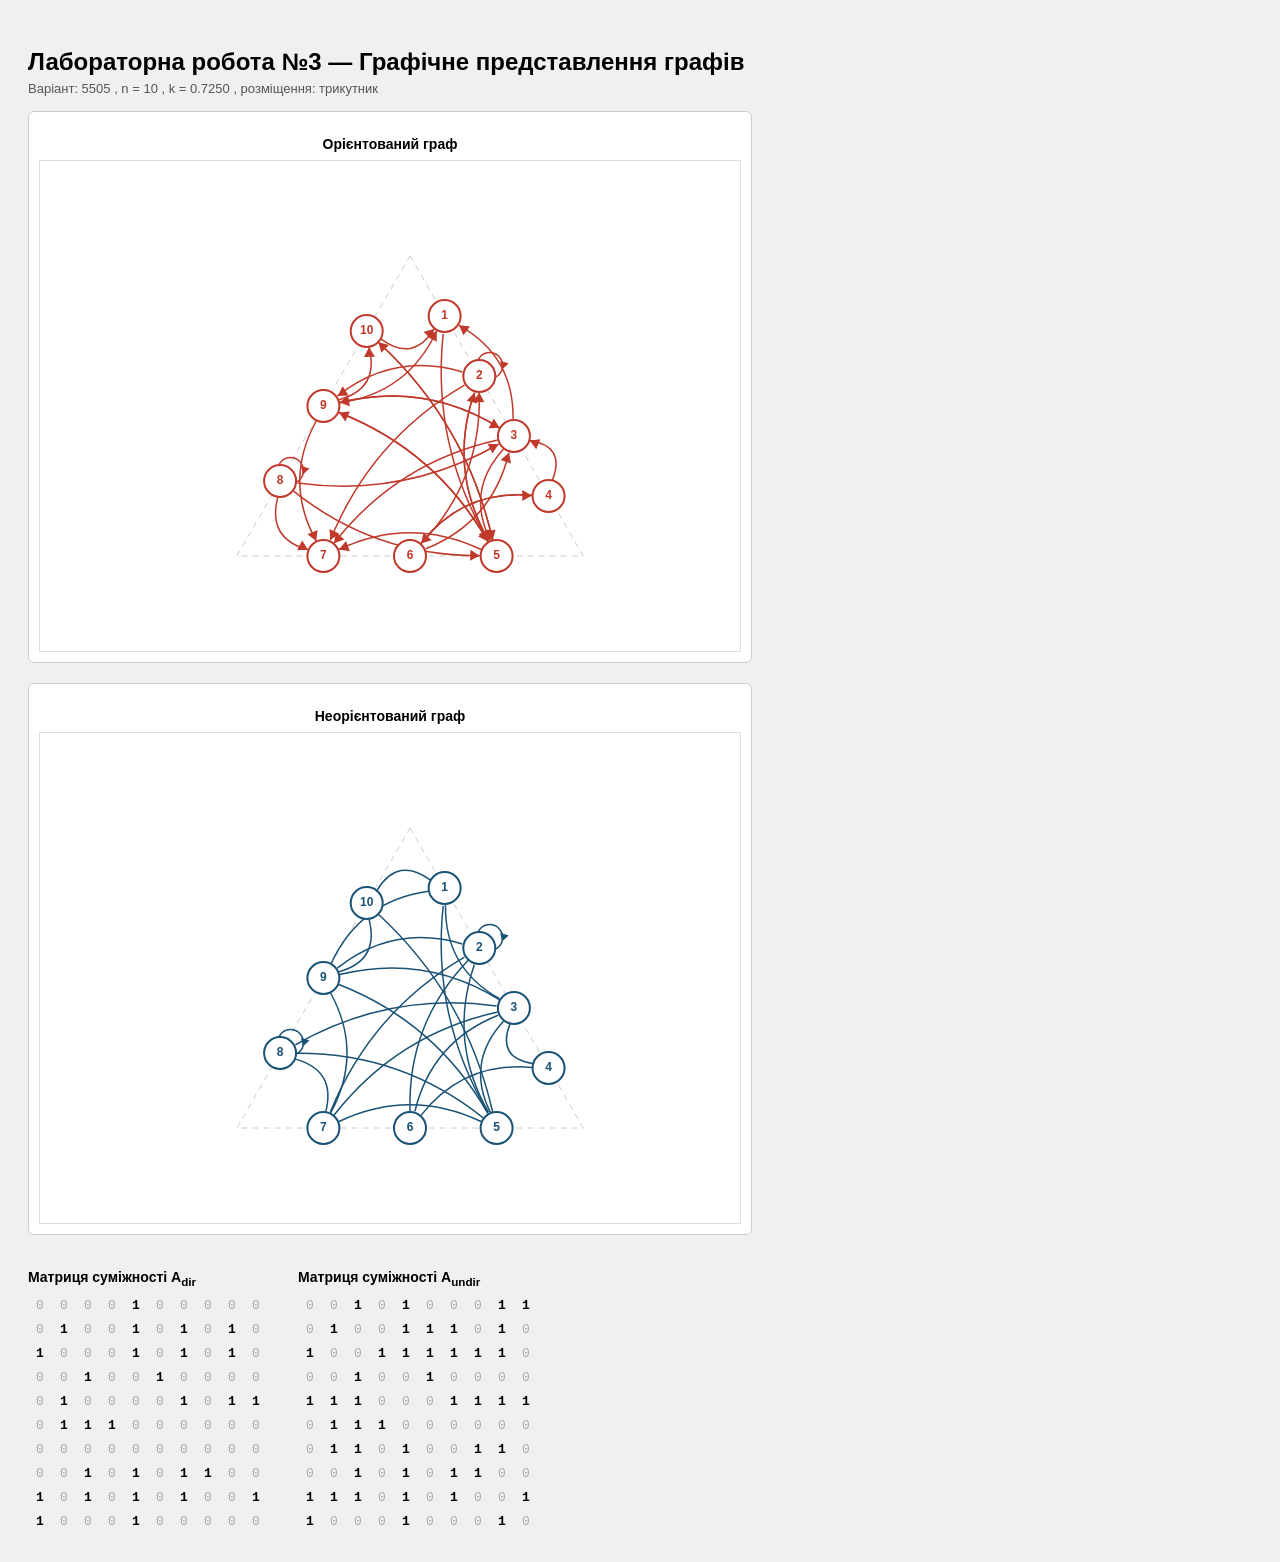
==== Lab3/index.html @ 118341d3 "Add files via upload" ====
<!doctype html>
<html lang="uk">
  <head>
    <meta charset="UTF-8" />
    <title>Лабораторна робота 3</title>
    <link rel="stylesheet" href="style.css" />
  </head>
  <body>
    <h2>Лабораторна робота №3 — Графічне представлення графів</h2>
    <div class="info" id="info"></div>

    <div class="graphs">
      <div class="graph-block">
        <h3>Орієнтований граф</h3>
        <canvas id="dirCanvas" width="700" height="490"></canvas>
      </div>
      <div class="graph-block">
        <h3>Неорієнтований граф</h3>
        <canvas id="undirCanvas" width="700" height="490"></canvas>
      </div>
    </div>

    <div class="matrices">
      <div class="mat-block">
        <h3>Матриця суміжності A<sub>dir</sub></h3>
        <table id="tDir"></table>
      </div>
      <div class="mat-block">
        <h3>Матриця суміжності A<sub>undir</sub></h3>
        <table id="tUndir"></table>
      </div>
    </div>

    <script src="graphs.js"></script>
  </body>
</html>
---- Lab3/style.css ----
body {
  font-family: Arial, sans-serif;
  background: #f0f0f0;
  padding: 20px;
}

h2 {
  margin-bottom: 5px;
}

.info {
  font-size: 13px;
  color: #555;
  margin-bottom: 15px;
}

.graphs {
  display: flex;
  gap: 20px;
  flex-wrap: wrap;
}

.graph-block {
  background: white;
  border: 1px solid #ccc;
  border-radius: 6px;
  padding: 10px;
}

.graph-block h3 {
  font-size: 14px;
  margin-bottom: 8px;
  text-align: center;
}

canvas {
  display: block;
  border: 1px solid #ddd;
}

.matrices {
  display: flex;
  gap: 30px;
  margin-top: 20px;
  flex-wrap: wrap;
}

.mat-block h3 {
  font-size: 14px;
  margin-bottom: 6px;
}

table {
  border-collapse: collapse;
  font-family: monospace;
  font-size: 13px;
}

td {
  width: 22px;
  height: 22px;
  text-align: center;
  color: #aaa;
}

td.one {
  color: #000;
  font-weight: bold;
}

td.hd {
  color: #bbb;
  font-size: 11px;
}
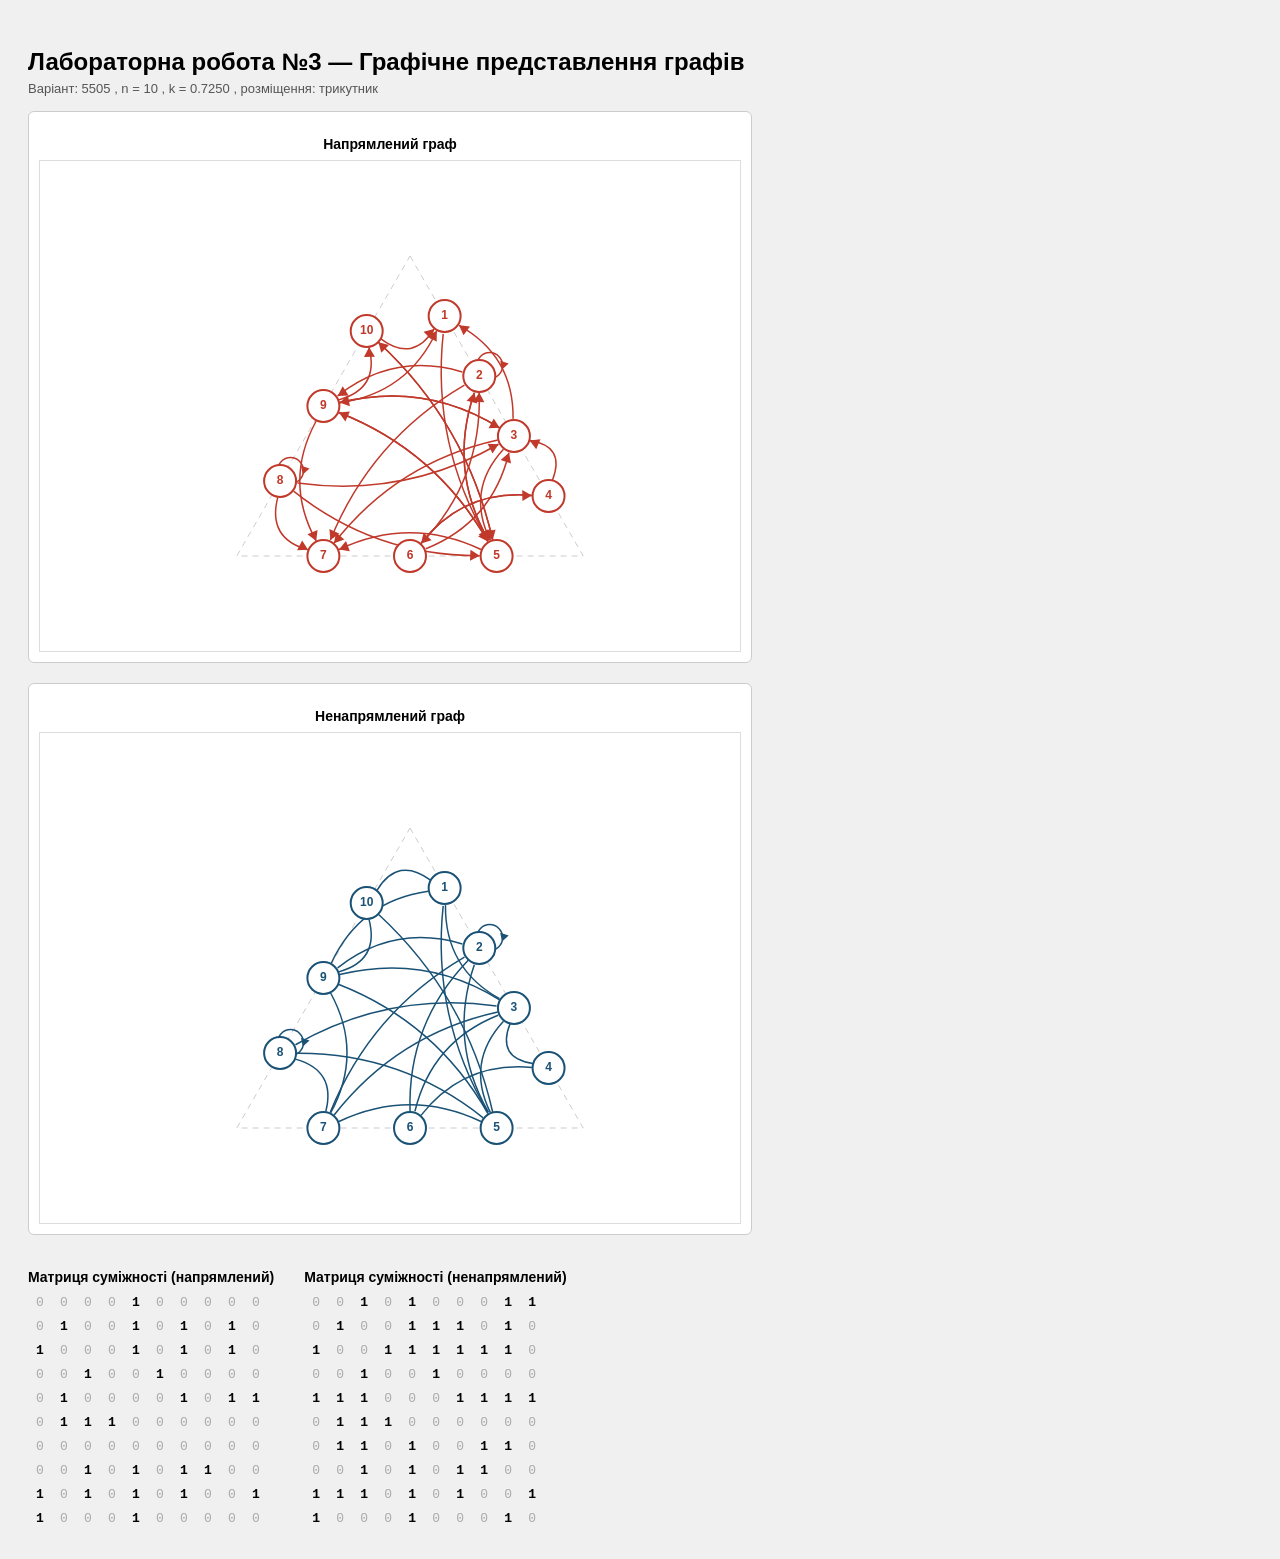
==== commit 04b50599: "Update graph labels in index.htmlГ" ====
--- a/Lab3/index.html
+++ b/Lab3/index.html
@@ -11,22 +11,22 @@
 
     <div class="graphs">
       <div class="graph-block">
-        <h3>Орієнтований граф</h3>
+        <h3>Напрямлений граф</h3>
         <canvas id="dirCanvas" width="700" height="490"></canvas>
       </div>
       <div class="graph-block">
-        <h3>Неорієнтований граф</h3>
+        <h3>Ненапрямлений граф</h3>
         <canvas id="undirCanvas" width="700" height="490"></canvas>
       </div>
     </div>
 
     <div class="matrices">
       <div class="mat-block">
-        <h3>Матриця суміжності A<sub>dir</sub></h3>
+        <h3>Матриця суміжності (напрямлений)</h3>
         <table id="tDir"></table>
       </div>
       <div class="mat-block">
-        <h3>Матриця суміжності A<sub>undir</sub></h3>
+        <h3>Матриця суміжності (ненапрямлений)</h3>
         <table id="tUndir"></table>
       </div>
     </div>
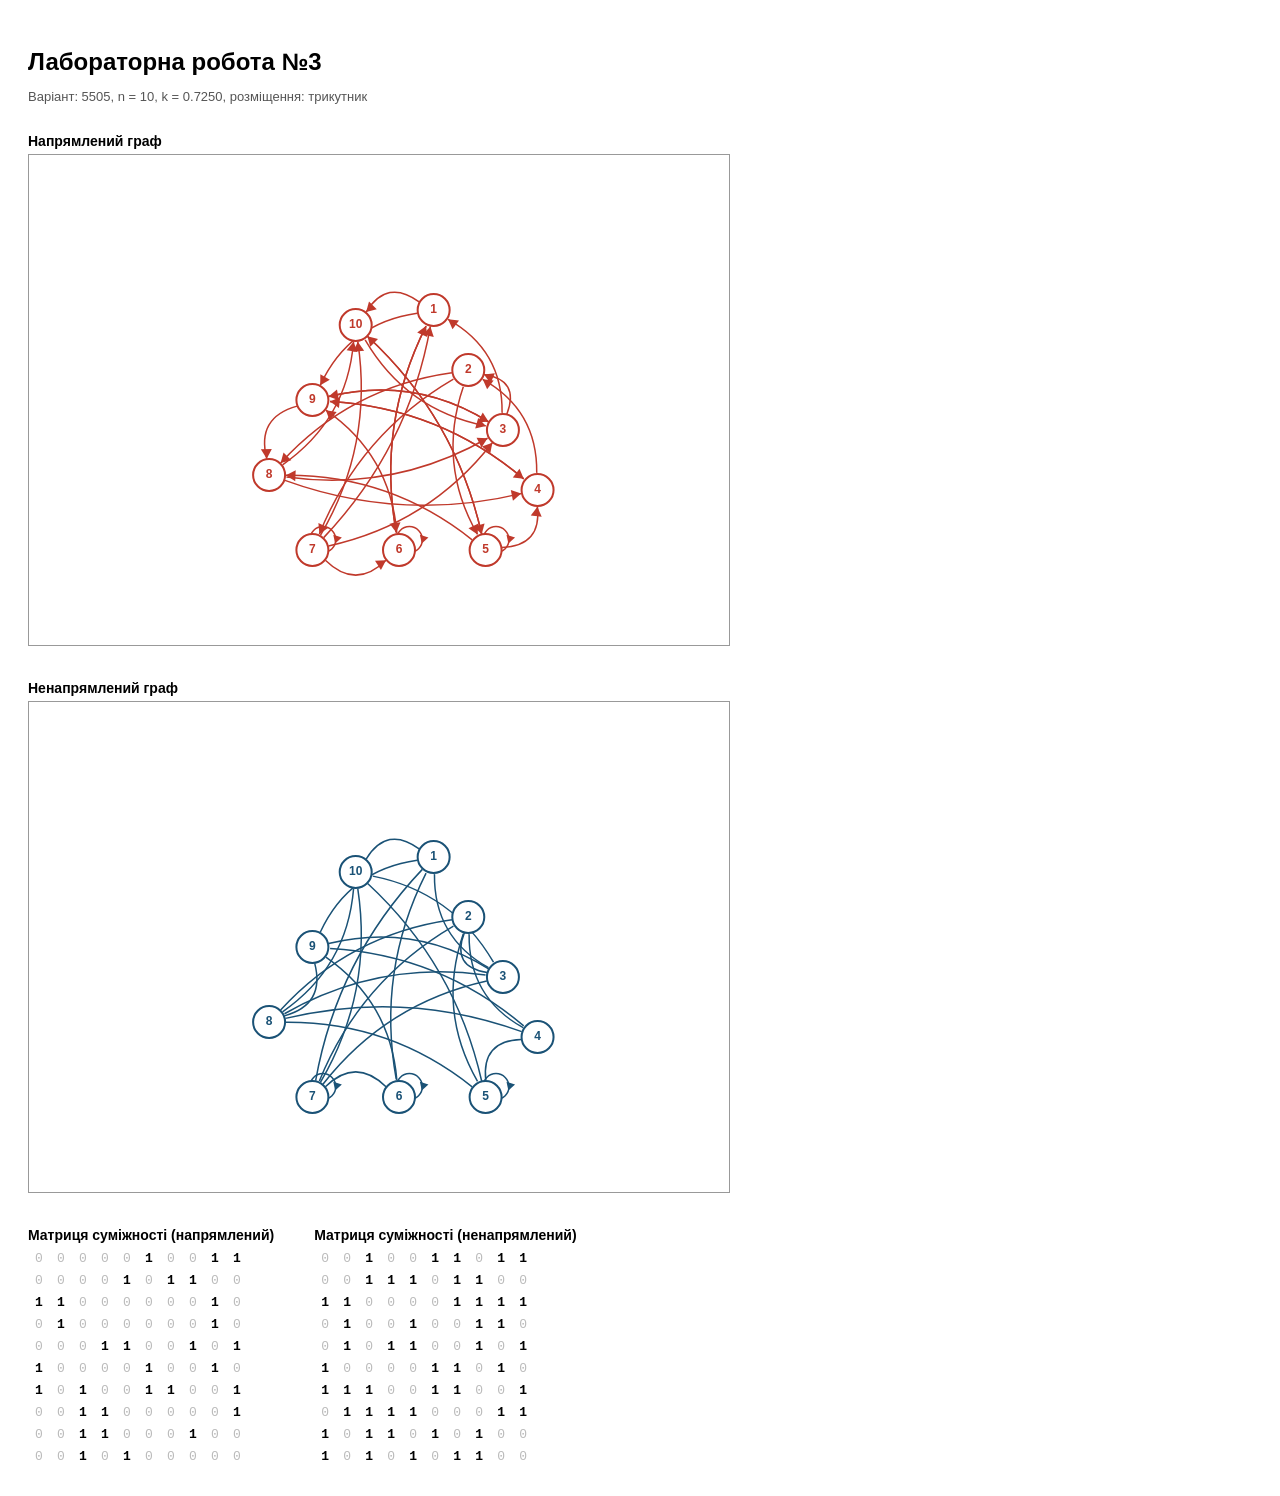
==== commit 993f4bc9: "Add files via upload" ====
--- a/Lab3/index.html
+++ b/Lab3/index.html
@@ -2,12 +2,12 @@
 <html lang="uk">
   <head>
     <meta charset="UTF-8" />
-    <title>Лабораторна робота 3</title>
+    <title>Лабораторна робота №3</title>
     <link rel="stylesheet" href="style.css" />
   </head>
   <body>
-    <h2>Лабораторна робота №3 — Графічне представлення графів</h2>
-    <div class="info" id="info"></div>
+    <h2>Лабораторна робота №3</h2>
+    <p class="info" id="info"></p>
 
     <div class="graphs">
       <div class="graph-block">
--- a/Lab3/style.css
+++ b/Lab3/style.css
@@ -1,6 +1,5 @@
 body {
   font-family: Arial, sans-serif;
-  background: #f0f0f0;
   padding: 20px;
 }
 
@@ -20,34 +19,26 @@
   flex-wrap: wrap;
 }
 
-.graph-block {
-  background: white;
-  border: 1px solid #ccc;
-  border-radius: 6px;
-  padding: 10px;
-}
-
 .graph-block h3 {
   font-size: 14px;
-  margin-bottom: 8px;
-  text-align: center;
+  margin-bottom: 5px;
 }
 
 canvas {
   display: block;
-  border: 1px solid #ddd;
+  border: 1px solid #999;
 }
 
 .matrices {
   display: flex;
-  gap: 30px;
+  gap: 40px;
   margin-top: 20px;
   flex-wrap: wrap;
 }
 
 .mat-block h3 {
   font-size: 14px;
-  margin-bottom: 6px;
+  margin-bottom: 5px;
 }
 
 table {
@@ -57,18 +48,14 @@
 }
 
 td {
-  width: 22px;
-  height: 22px;
+  width: 20px;
+  height: 20px;
   text-align: center;
-  color: #aaa;
+  vertical-align: middle;
+  color: #bbb;
 }
 
 td.one {
+  font-weight: bold;
   color: #000;
-  font-weight: bold;
 }
-
-td.hd {
-  color: #bbb;
-  font-size: 11px;
-}
